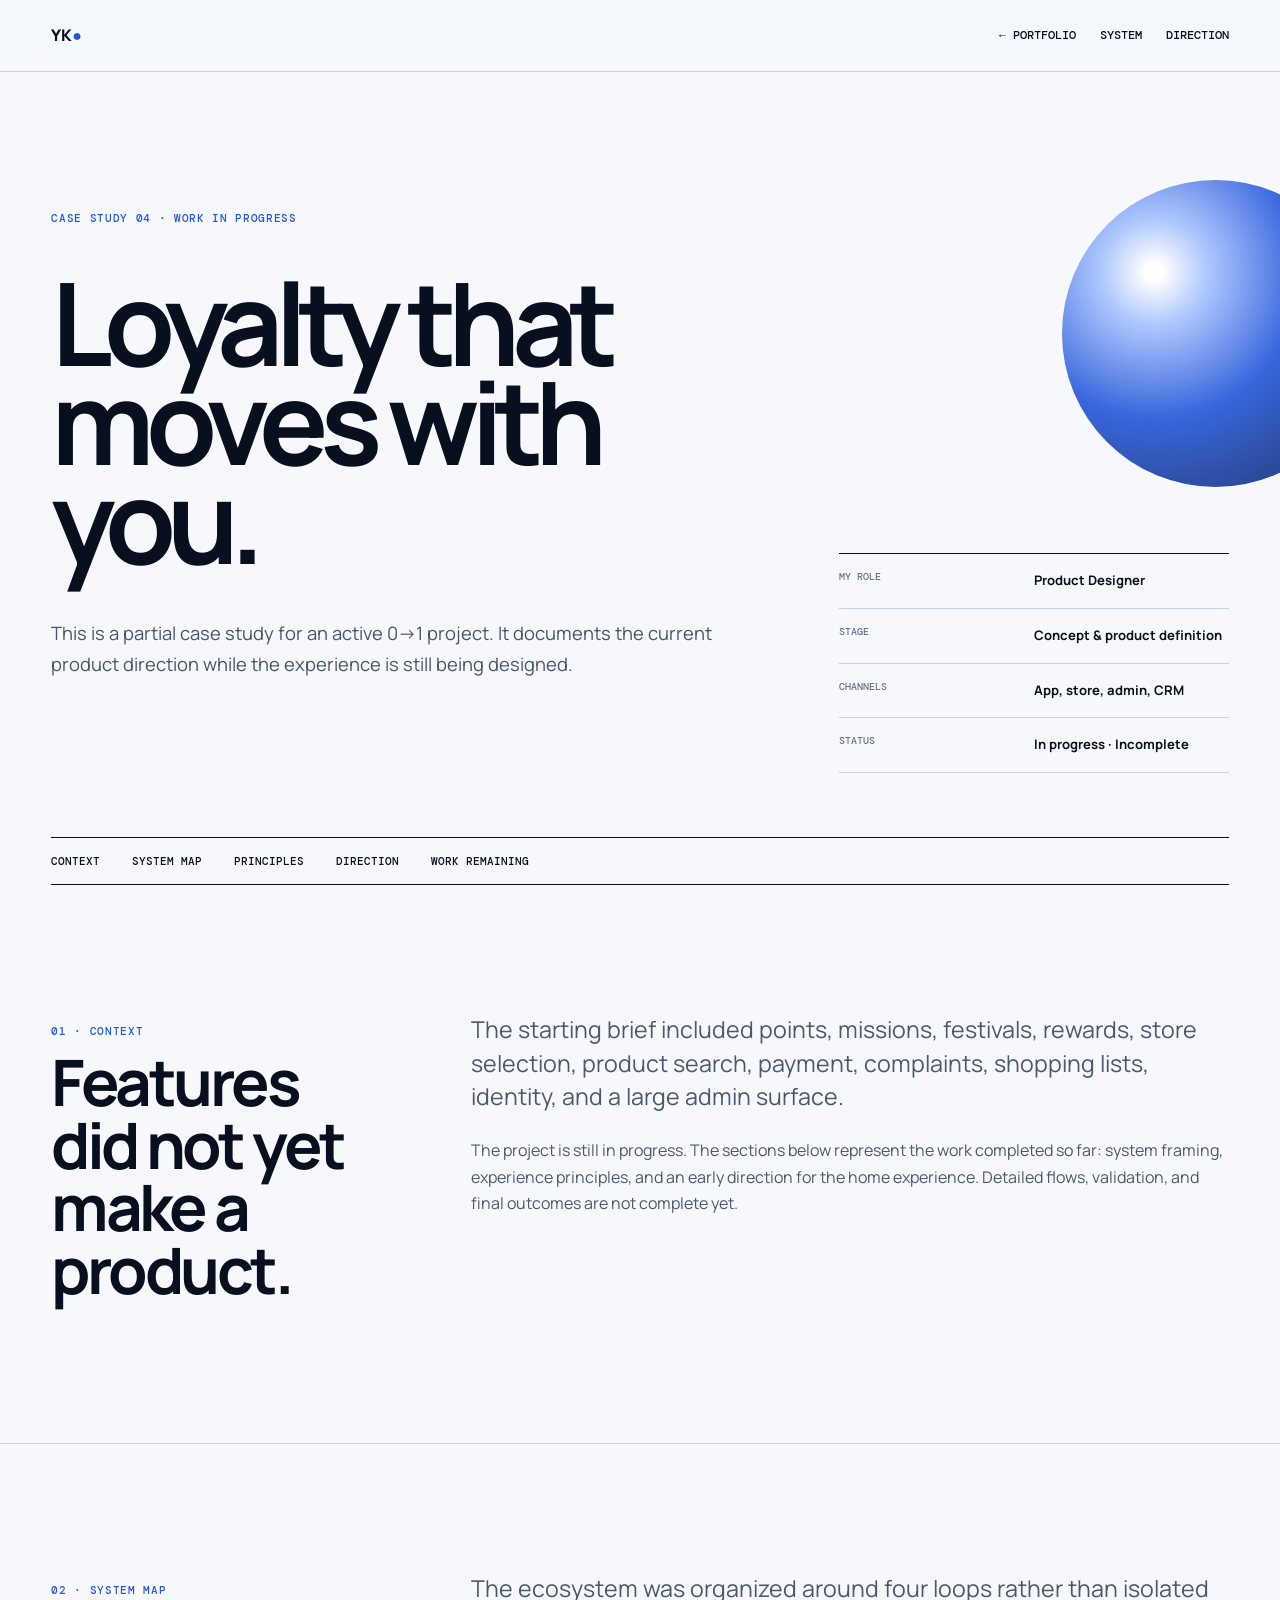
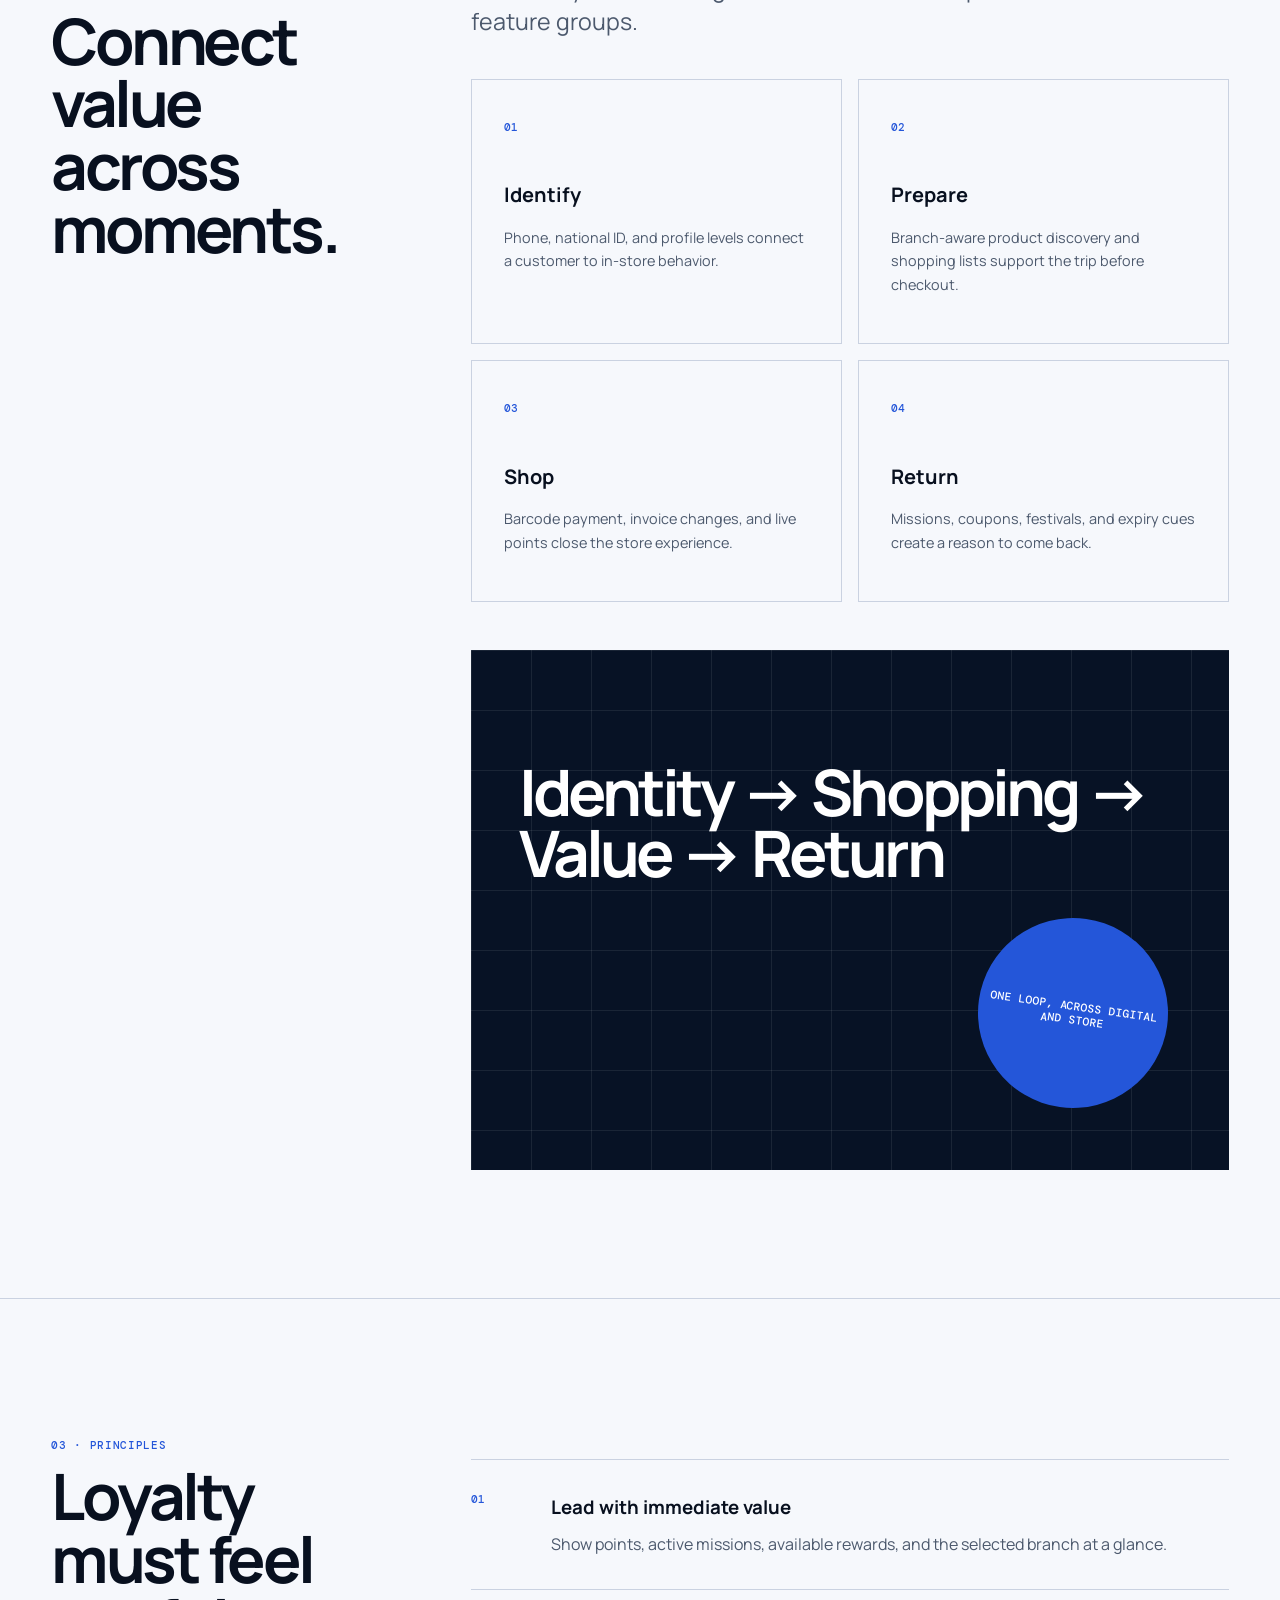
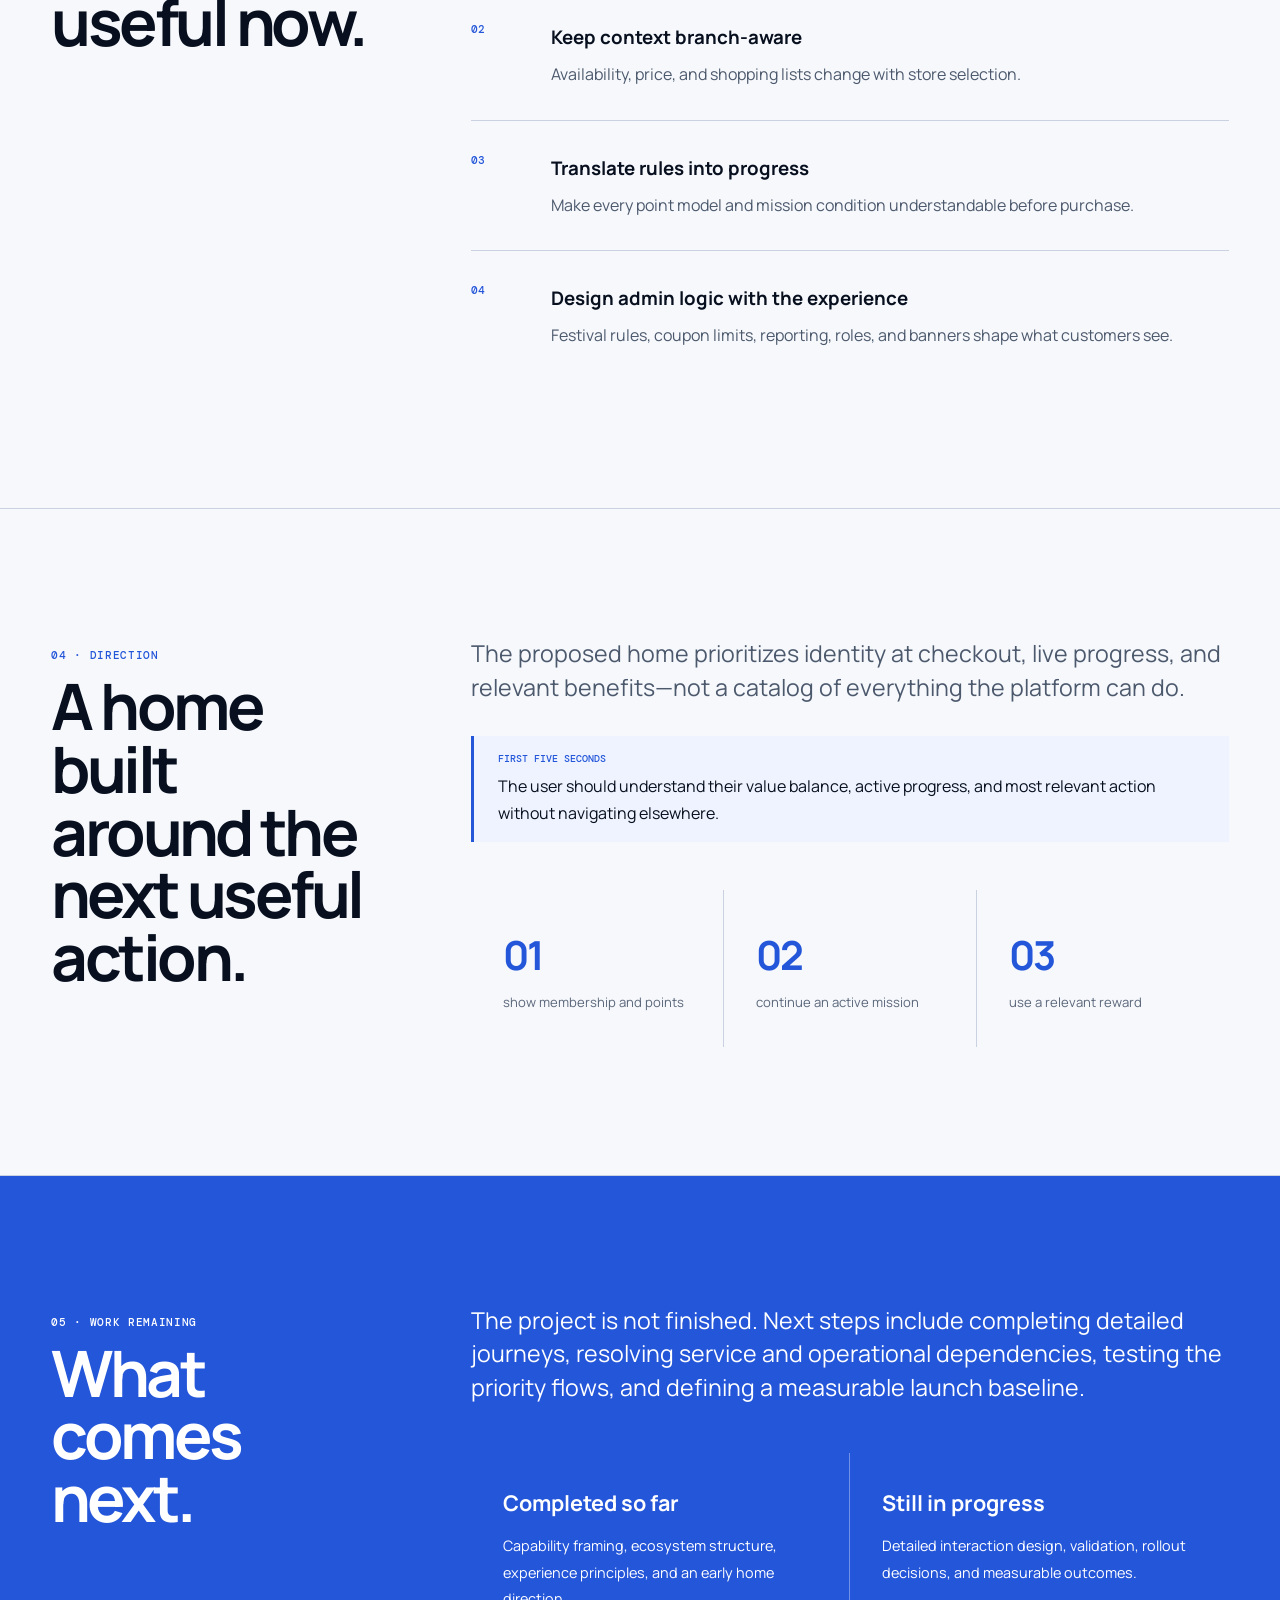
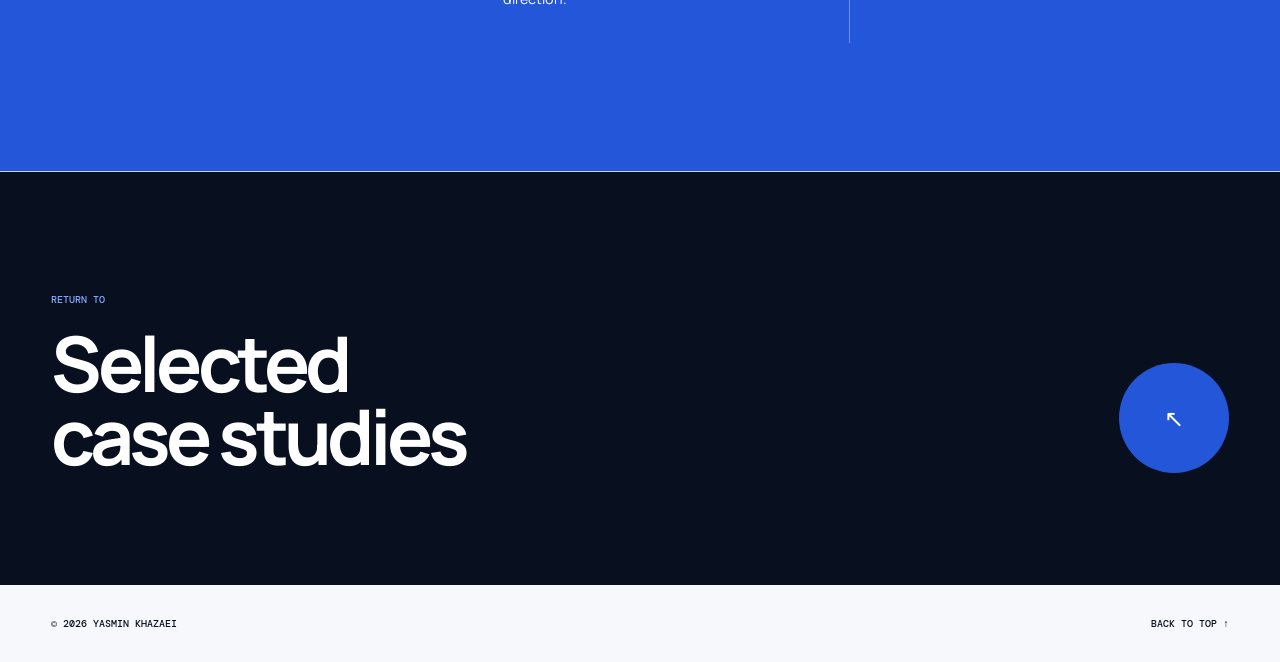
==== case-studies/hyper-family/index.html @ faaef276 "Add Hyper Family case study" ====
<!doctype html><html lang="en"><head><!-- Google tag (gtag.js) --><script async src="https://www.googletagmanager.com/gtag/js?id=G-P5SBZ5N0RN"></script><script>window.dataLayer=window.dataLayer||[];function gtag(){dataLayer.push(arguments)}gtag("js",new Date());gtag("config","G-P5SBZ5N0RN");</script><meta charset="utf-8"><meta name="viewport" content="width=device-width,initial-scale=1"><meta name="description" content="An in-progress 0-to-1 product design case study for the Hyper Family loyalty ecosystem across app, store, admin, and CRM."><meta name="robots" content="index, follow, max-image-preview:large"><link rel="canonical" href="https://yasiikhazaei.com/case-studies/hyper-family/"><meta property="og:type" content="article"><meta property="og:site_name" content="Yasmin Khazaei — Product Designer"><meta property="og:title" content="Hyper Family Loyalty — Yasmin Khazaei"><meta property="og:description" content="An in-progress 0-to-1 product design case study for the Hyper Family loyalty ecosystem across app, store, admin, and CRM."><meta property="og:url" content="https://yasiikhazaei.com/case-studies/hyper-family/"><meta name="twitter:card" content="summary"><title>Hyper Family Loyalty — Yasmin Khazaei</title><link rel="stylesheet" href="../../case.css"><link rel="stylesheet" href="../../case-motion.css"><link rel="preconnect" href="https://fonts.googleapis.com"><link rel="preconnect" href="https://fonts.gstatic.com" crossorigin><link href="https://fonts.googleapis.com/css2?family=DM+Mono:wght@400;500&family=Manrope:wght@400;500;600;700;800&display=swap" rel="stylesheet"><style>:root{--accent:#2456d9;--soft:#eef3ff}</style></head><body>
<link rel="stylesheet" href="../../case-evidence.css"><header class="top"><a href="../../">YK<span style="color:var(--accent)">●</span></a><nav><a href="../../">← Portfolio</a><a href="#system">System</a><a href="#direction">Direction</a></nav></header><main>
<section class="hero"><div><p class="kicker">Case study 04 · Work in progress</p><h1>Loyalty that<br>moves with you.</h1><p class="summary">This is a partial case study for an active 0→1 project. It documents the current product direction while the experience is still being designed.</p></div><div class="hero-side"><div class="meta"><small>My role</small><b>Product Designer</b></div><div class="meta"><small>Stage</small><b>Concept & product definition</b></div><div class="meta"><small>Channels</small><b>App, store, admin, CRM</b></div><div class="meta"><small>Status</small><b>In progress · Incomplete</b></div></div><div class="hero-mark"></div></section>
<nav class="toc"><a href="#context">Context</a><a href="#system">System map</a><a href="#insights">Principles</a><a href="#direction">Direction</a><a href="#outcome">Work remaining</a></nav>
<section class="chapter" id="context"><div><p class="label">01 · Context</p><h2>Features did not yet make a product.</h2></div><div class="chapter-body"><p>The starting brief included points, missions, festivals, rewards, store selection, product search, payment, complaints, shopping lists, identity, and a large admin surface.</p><p>The project is still in progress. The sections below represent the work completed so far: system framing, experience principles, and an early direction for the home experience. Detailed flows, validation, and final outcomes are not complete yet.</p></div></section>
<section class="chapter" id="system"><div><p class="label">02 · System map</p><h2>Connect value across moments.</h2></div><div class="chapter-body"><p>The ecosystem was organized around four loops rather than isolated feature groups.</p><div class="insights"><div class="insight"><b>01</b><h3>Identify</h3><p>Phone, national ID, and profile levels connect a customer to in-store behavior.</p></div><div class="insight"><b>02</b><h3>Prepare</h3><p>Branch-aware product discovery and shopping lists support the trip before checkout.</p></div><div class="insight"><b>03</b><h3>Shop</h3><p>Barcode payment, invoice changes, and live points close the store experience.</p></div><div class="insight"><b>04</b><h3>Return</h3><p>Missions, coupons, festivals, and expiry cues create a reason to come back.</p></div></div><div class="visual"><div class="grid"></div><h3>Identity → Shopping → Value → Return</h3><div class="pill">ONE LOOP, ACROSS DIGITAL AND STORE</div></div></div></section>
<section class="chapter" id="insights"><div><p class="label">03 · Principles</p><h2>Loyalty must feel useful now.</h2></div><div class="chapter-body"><div class="steps"><div class="step"><div><h3>Lead with immediate value</h3><p>Show points, active missions, available rewards, and the selected branch at a glance.</p></div></div><div class="step"><div><h3>Keep context branch-aware</h3><p>Availability, price, and shopping lists change with store selection.</p></div></div><div class="step"><div><h3>Translate rules into progress</h3><p>Make every point model and mission condition understandable before purchase.</p></div></div><div class="step"><div><h3>Design admin logic with the experience</h3><p>Festival rules, coupon limits, reporting, roles, and banners shape what customers see.</p></div></div></div></div></section>
<section class="chapter" id="direction"><div><p class="label">04 · Direction</p><h2>A home built around the next useful action.</h2></div><div class="chapter-body"><p>The proposed home prioritizes identity at checkout, live progress, and relevant benefits—not a catalog of everything the platform can do.</p><div class="note"><strong>First five seconds</strong>The user should understand their value balance, active progress, and most relevant action without navigating elsewhere.</div><div class="stats"><div class="stat"><b>01</b><span>show membership and points</span></div><div class="stat"><b>02</b><span>continue an active mission</span></div><div class="stat"><b>03</b><span>use a relevant reward</span></div></div></div></section>
<section class="chapter outcome" id="outcome"><div><p class="label">05 · Work remaining</p><h2>What comes next.</h2></div><div class="chapter-body"><p>The project is not finished. Next steps include completing detailed journeys, resolving service and operational dependencies, testing the priority flows, and defining a measurable launch baseline.</p><div class="truth-grid"><div><b>Completed so far</b><span>Capability framing, ecosystem structure, experience principles, and an early home direction.</span></div><div><b>Still in progress</b><span>Detailed interaction design, validation, rollout decisions, and measurable outcomes.</span></div></div></div></section>
<section class="next"><div><small>RETURN TO</small><h2>Selected<br>case studies</h2></div><a href="../../#work" aria-label="Return to portfolio">↖</a></section></main><footer><span>© 2026 Yasmin Khazaei</span><a href="#">Back to top ↑</a></footer><script src="../../case-motion.js"></script></body></html>
---- case.css ----
:root{--accent:#2456d9;--ink:#08101f;--paper:#f6f8fc;--line:#cad2e1;--soft:#eef3ff;--mono:"DM Mono",monospace;--sans:"Manrope",sans-serif}*{box-sizing:border-box}html{scroll-behavior:smooth}body{margin:0;background:var(--paper);color:var(--ink);font:16px/1.65 var(--sans)}a{color:inherit;text-decoration:none}.top{height:72px;padding:0 4vw;display:flex;align-items:center;justify-content:space-between;border-bottom:1px solid var(--line);position:sticky;top:0;background:rgba(246,248,252,.9);backdrop-filter:blur(16px);z-index:10}.top>a:first-child{font-weight:800}.top nav{display:flex;gap:1.5rem;font:500 .72rem var(--mono);text-transform:uppercase}.top nav a:hover{color:var(--accent)}.hero{padding:8rem 4vw 4rem;min-height:85vh;display:grid;grid-template-columns:1.3fr .7fr;gap:5vw;position:relative;overflow:hidden}.kicker,.label{font:500 .7rem var(--mono);text-transform:uppercase;letter-spacing:.06em;color:var(--accent)}h1{font-size:clamp(4rem,9vw,10rem);line-height:.86;letter-spacing:-.075em;margin:3rem 0}.hero .summary{font-size:1.15rem;max-width:670px;color:#47556a}.hero-side{align-self:end;border-top:1px solid var(--ink)}.meta{display:grid;grid-template-columns:1fr 1fr;padding:1rem 0;border-bottom:1px solid var(--line)}.meta small{font:500 .62rem var(--mono);color:#687487;text-transform:uppercase}.meta b{font-size:.82rem}.hero-mark{position:absolute;width:24vw;height:24vw;border-radius:50%;right:-7vw;top:12vh;background:radial-gradient(circle at 30% 30%,#fff 0 3%,#a8c4ff 17%,var(--accent) 48%,#071c4f 100%);opacity:.9}.toc{margin:0 4vw;border-top:1px solid var(--ink);border-bottom:1px solid var(--ink);display:flex;gap:2rem;padding:1rem 0;overflow:auto;font:500 .67rem var(--mono);text-transform:uppercase;white-space:nowrap}.toc a:hover{color:var(--accent)}.chapter{padding:8rem 4vw;border-bottom:1px solid var(--line);display:grid;grid-template-columns:28% 1fr;gap:7vw}.chapter h2{font-size:clamp(2.5rem,5vw,5.5rem);line-height:.98;letter-spacing:-.055em;margin:.8rem 0}.chapter-body{max-width:900px}.chapter-body>p:first-child{font-size:1.45rem;line-height:1.45;margin-top:0}.chapter-body p{color:#4c596d}.stats{display:grid;grid-template-columns:repeat(3,1fr);gap:1px;background:var(--line);margin-top:3rem}.stat{background:var(--paper);padding:2rem}.stat b{display:block;font-size:2.5rem;letter-spacing:-.05em;color:var(--accent)}.stat span{font-size:.82rem;color:#5b677a}.note{border-left:3px solid var(--accent);padding:1rem 1.5rem;background:var(--soft);margin:2rem 0}.note strong{display:block;font:500 .65rem var(--mono);text-transform:uppercase;color:var(--accent);margin-bottom:.5rem}.insights{display:grid;grid-template-columns:1fr 1fr;gap:1rem;margin-top:2.5rem}.insight{border:1px solid var(--line);padding:2rem;min-height:210px}.insight b{font:500 .67rem var(--mono);color:var(--accent)}.insight h3{font-size:1.25rem;margin:2.5rem 0 .6rem}.insight p{font-size:.9rem}.visual{min-height:520px;background:#071225;color:#fff;margin-top:3rem;padding:3rem;position:relative;overflow:hidden}.visual h3{font-size:clamp(2rem,5vw,5rem);letter-spacing:-.06em;line-height:.95;position:relative;z-index:2;max-width:650px}.visual .grid{position:absolute;inset:0;background-image:linear-gradient(rgba(255,255,255,.08) 1px,transparent 1px),linear-gradient(90deg,rgba(255,255,255,.08) 1px,transparent 1px);background-size:60px 60px}.visual .pill{position:absolute;right:8%;bottom:12%;background:var(--accent);width:190px;height:190px;border-radius:50%;display:grid;place-items:center;text-align:center;font:500 .7rem var(--mono);transform:rotate(8deg)}.steps{counter-reset:step;margin-top:2rem}.step{counter-increment:step;display:grid;grid-template-columns:80px 1fr;padding:2rem 0;border-top:1px solid var(--line)}.step:before{content:"0" counter(step);font:500 .7rem var(--mono);color:var(--accent)}.step h3{margin:0 0 .5rem}.step p{margin:0}.outcome{background:var(--accent);color:white}.outcome .label,.outcome p{color:white}.outcome-grid{display:grid;grid-template-columns:1fr 1fr;gap:1px;background:rgba(255,255,255,.35);margin-top:3rem}.outcome-grid div{background:var(--accent);padding:2rem}.outcome-grid b{display:block;font-size:3.5rem;line-height:1;margin-bottom:1rem}.placeholder{font:500 .62rem var(--mono);display:inline-block;border:1px solid currentColor;border-radius:30px;padding:.35rem .7rem;margin-bottom:1rem}.next{padding:7rem 4vw;background:var(--ink);color:white;display:flex;justify-content:space-between;align-items:end}.next small{font:500 .65rem var(--mono);color:#87a7ff}.next h2{font-size:clamp(2.6rem,6vw,6rem);line-height:.95;letter-spacing:-.06em;margin:1rem 0 0}.next>a{width:110px;height:110px;border-radius:50%;background:var(--accent);display:grid;place-items:center;font-size:1.5rem;transition:.3s}.next>a:hover{transform:rotate(-10deg) scale(1.06)}footer{padding:2rem 4vw;display:flex;justify-content:space-between;font:500 .64rem var(--mono);text-transform:uppercase}@media(max-width:800px){.hero{grid-template-columns:1fr;padding-top:6rem}.hero-side{align-self:auto}.hero-mark{width:55vw;height:55vw;right:-25vw;opacity:.3}.chapter{grid-template-columns:1fr;padding-top:5rem}.stats{grid-template-columns:1fr}.insights{grid-template-columns:1fr}.outcome-grid{grid-template-columns:1fr}.next{align-items:center}.top nav a:not(:first-child){display:none}}@media(max-width:520px){h1{font-size:17vw}.hero{min-height:auto}.chapter-body>p:first-child{font-size:1.2rem}.visual{min-height:400px;padding:2rem}.visual .pill{width:130px;height:130px}.next>a{width:80px;height:80px}}
---- case-motion.css ----
.motion-ready .hero .kicker,.motion-ready .hero h1,.motion-ready .hero .summary,.motion-ready .hero-side{opacity:0;transform:translateY(30px)}
.motion-ready.loaded .hero .kicker{animation:case-rise .6s .05s forwards}.motion-ready.loaded .hero h1{animation:case-rise .9s .14s cubic-bezier(.16,.8,.2,1) forwards}.motion-ready.loaded .hero .summary{animation:case-rise .7s .34s forwards}.motion-ready.loaded .hero-side{animation:case-rise .7s .48s forwards}.motion-ready .hero-mark{opacity:0;transform:scale(.72)}.motion-ready.loaded .hero-mark{animation:mark-in 1.1s .25s cubic-bezier(.16,.8,.2,1) forwards}
.motion-reveal{opacity:0;transform:translateY(42px);transition:opacity .75s ease,transform .75s cubic-bezier(.16,.8,.2,1)}.motion-reveal.in-view{opacity:1;transform:none}.insight,.stat,.step{transition:transform .35s,box-shadow .35s,background .35s}.insight:hover,.stat:hover{transform:translateY(-6px);box-shadow:0 18px 45px rgba(8,16,31,.09);background:#fff}.visual .grid{animation:grid-drift 14s linear infinite}.visual .pill{animation:pill-float 5s ease-in-out infinite}
@keyframes case-rise{to{opacity:1;transform:none}}@keyframes mark-in{to{opacity:.9;transform:scale(1)}}@keyframes grid-drift{to{background-position:60px 60px}}@keyframes pill-float{0%,100%{translate:0 0;rotate:0deg}50%{translate:0 -14px;rotate:3deg}}
@media(prefers-reduced-motion:reduce){html{scroll-behavior:auto}*,*:before,*:after{animation:none!important;transition:none!important}.motion-ready .hero .kicker,.motion-ready .hero h1,.motion-ready .hero .summary,.motion-ready .hero-side,.motion-ready .hero-mark,.motion-reveal{opacity:1!important;transform:none!important}}
---- case-evidence.css ----
.product-proof{margin-top:3rem;border:1px solid var(--line);background:#fff;padding:1rem}.product-proof img{display:block;width:100%;height:auto}.product-proof figcaption{display:flex;justify-content:space-between;gap:1rem;padding:.85rem .25rem 0;font:500 .62rem var(--mono);text-transform:uppercase;color:#687487}.decision-note{margin-top:2rem;border-top:1px solid var(--line);padding-top:1.5rem}.decision-note strong{display:block;color:var(--accent);font:500 .65rem var(--mono);text-transform:uppercase;margin-bottom:.5rem}.truth-grid{display:grid;grid-template-columns:1fr 1fr;gap:1px;background:rgba(255,255,255,.35);margin-top:3rem}.truth-grid>div{background:var(--accent);padding:2rem}.truth-grid b{display:block;font-size:1.35rem;margin-bottom:.75rem}.truth-grid span{font-size:.9rem}@media(max-width:700px){.product-proof{padding:.5rem}.product-proof figcaption{display:block}.product-proof figcaption span{display:block;margin-top:.4rem}.truth-grid{grid-template-columns:1fr}}
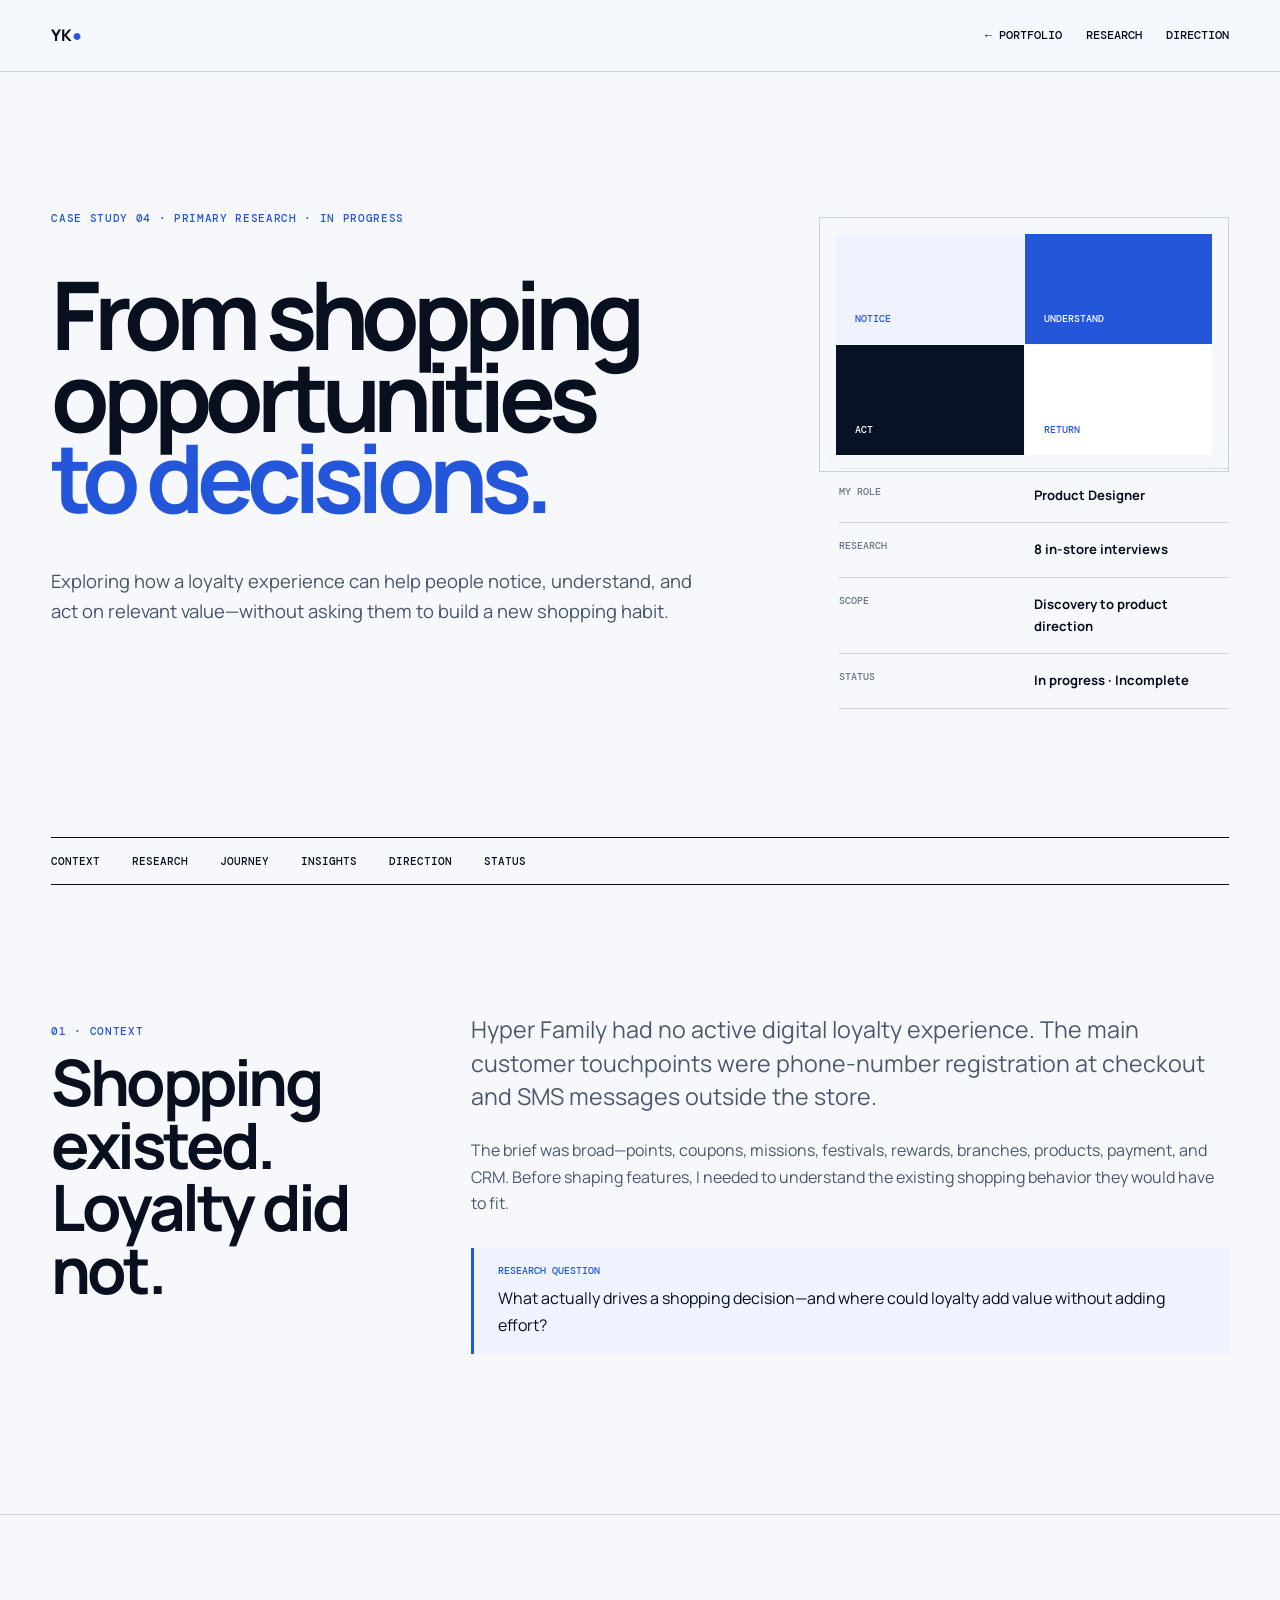
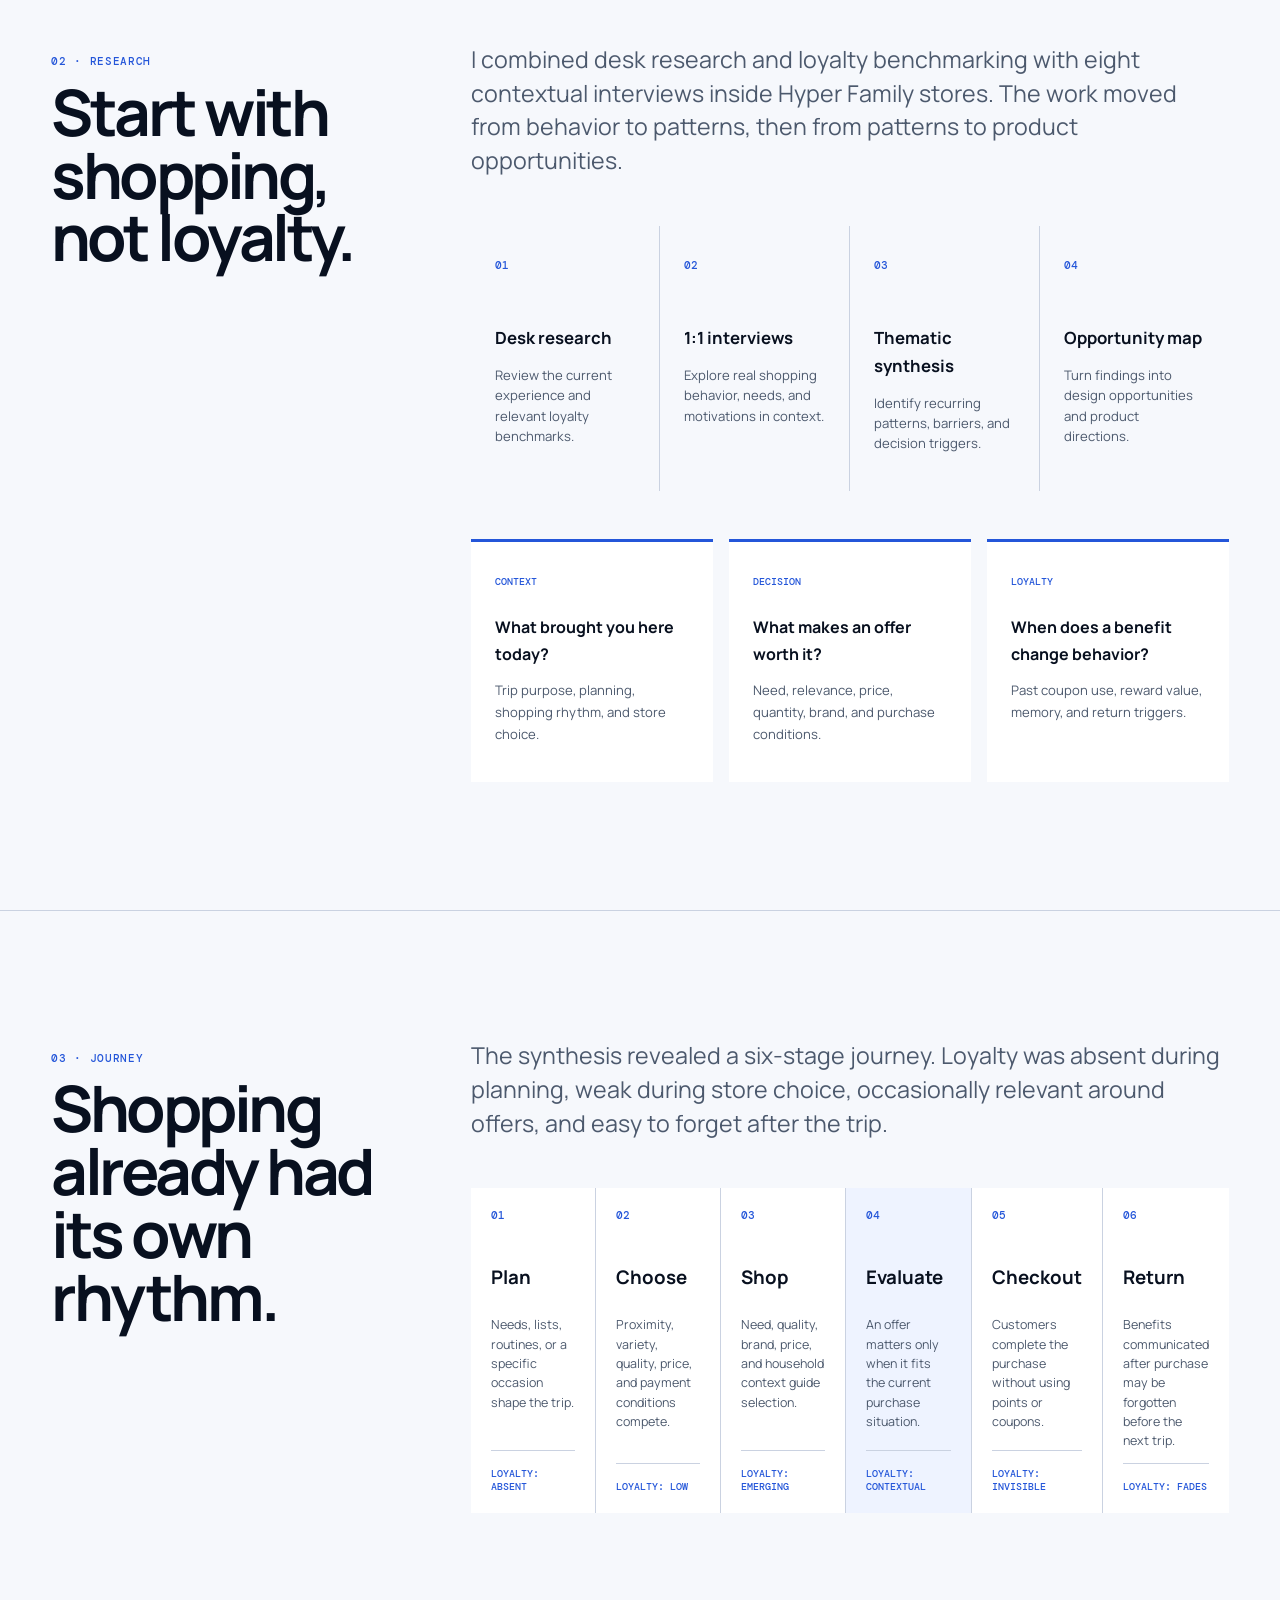
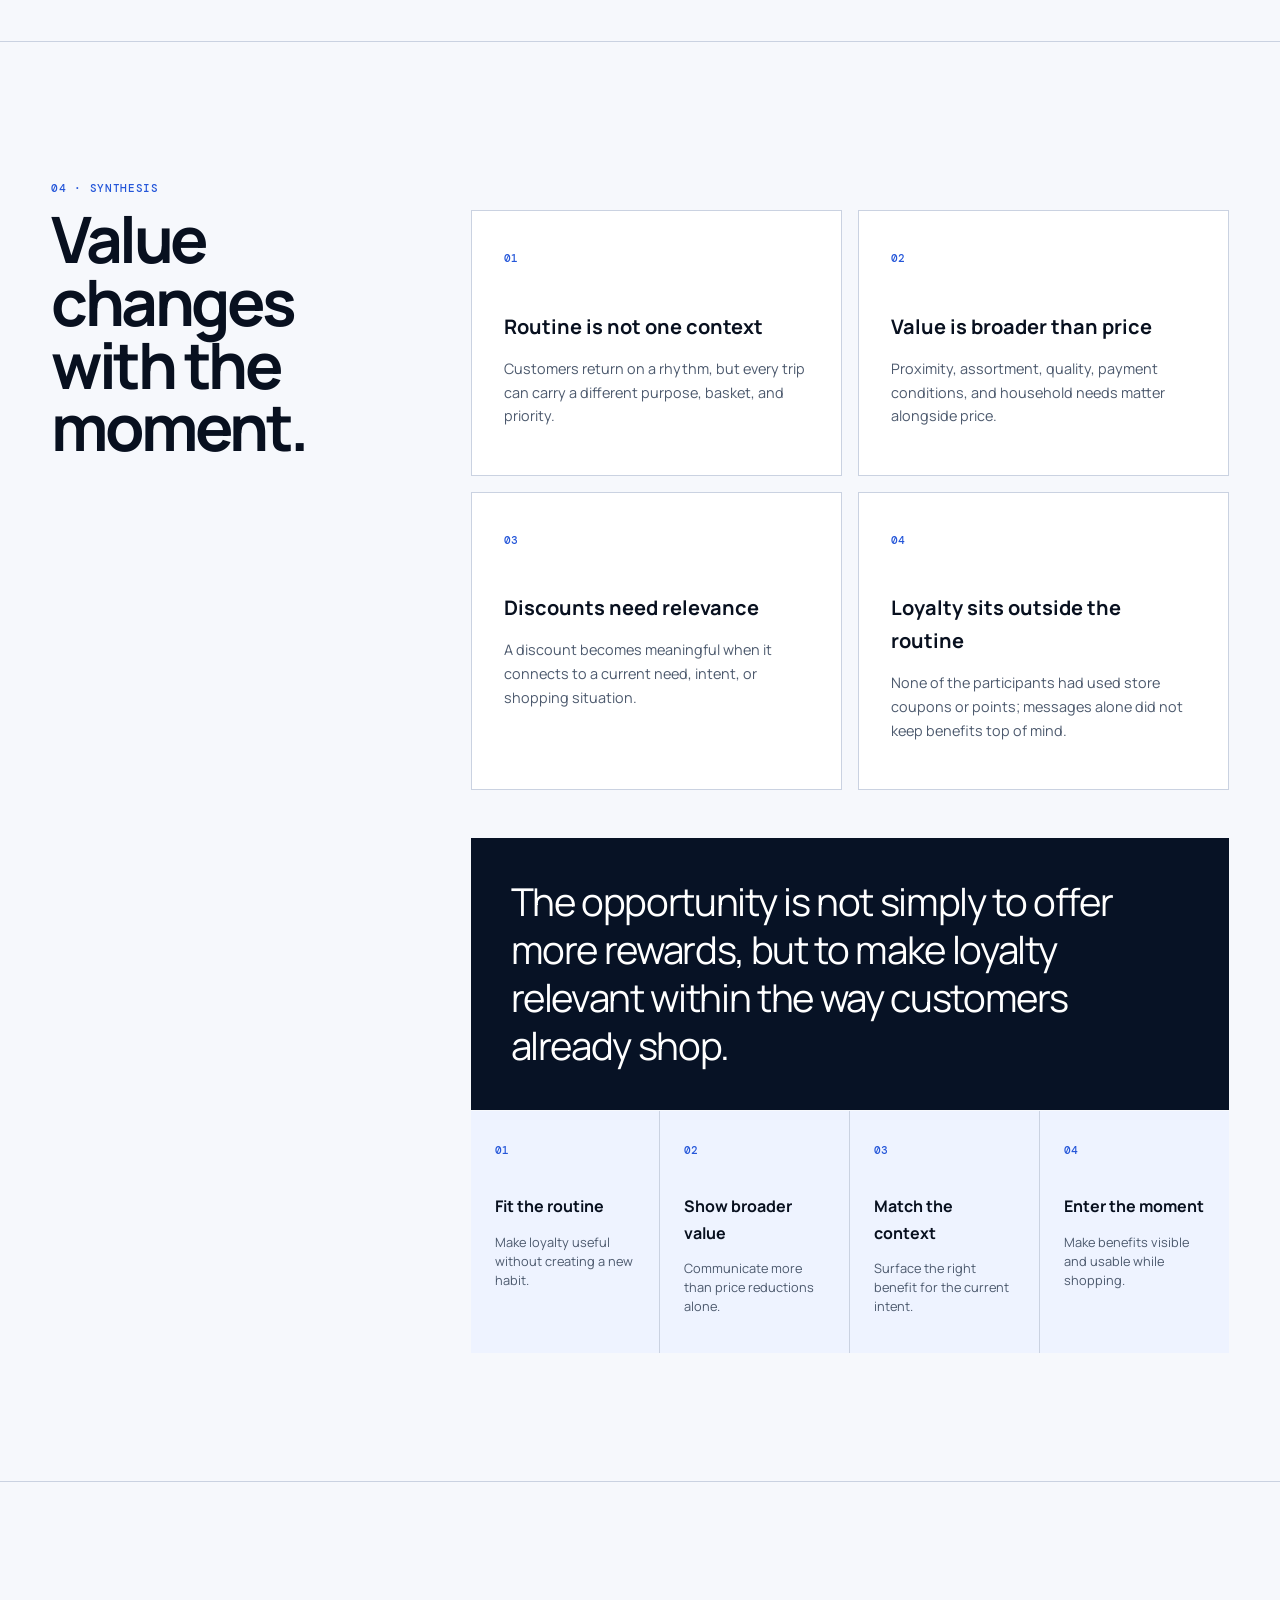
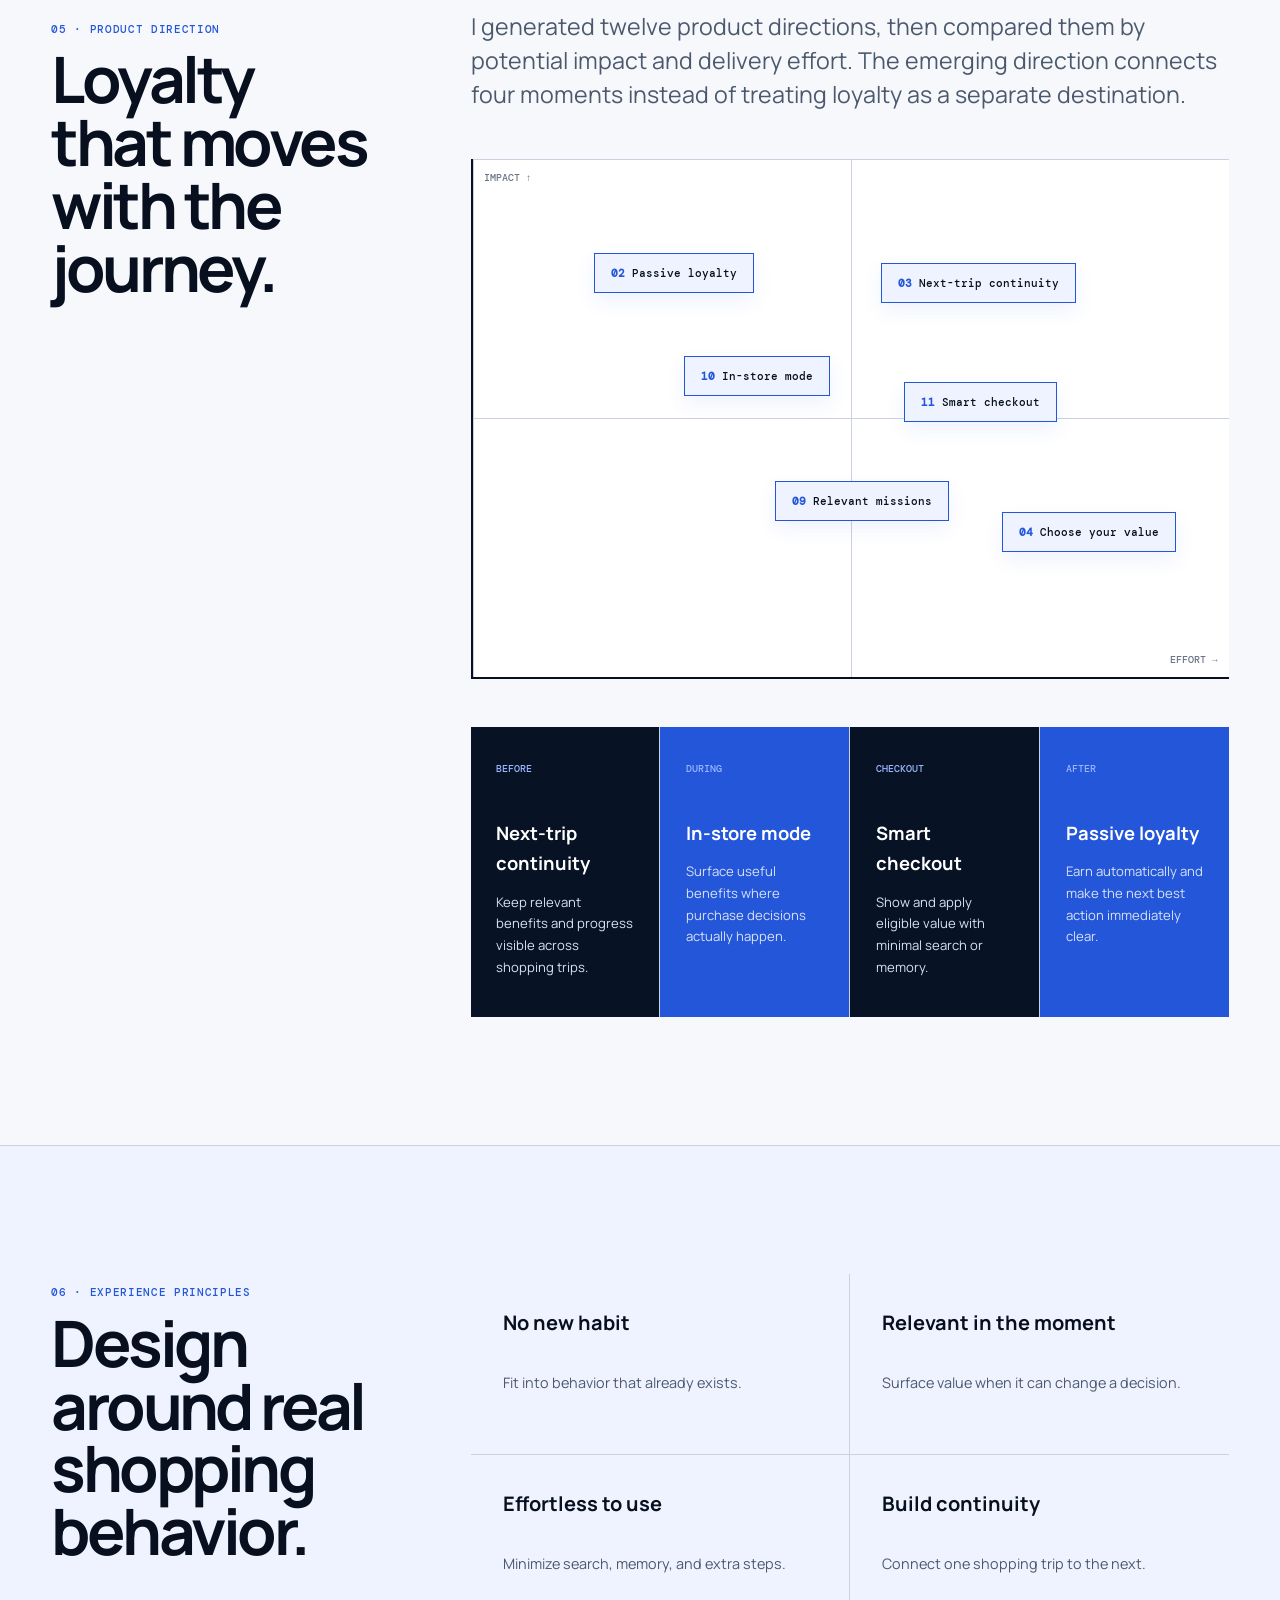
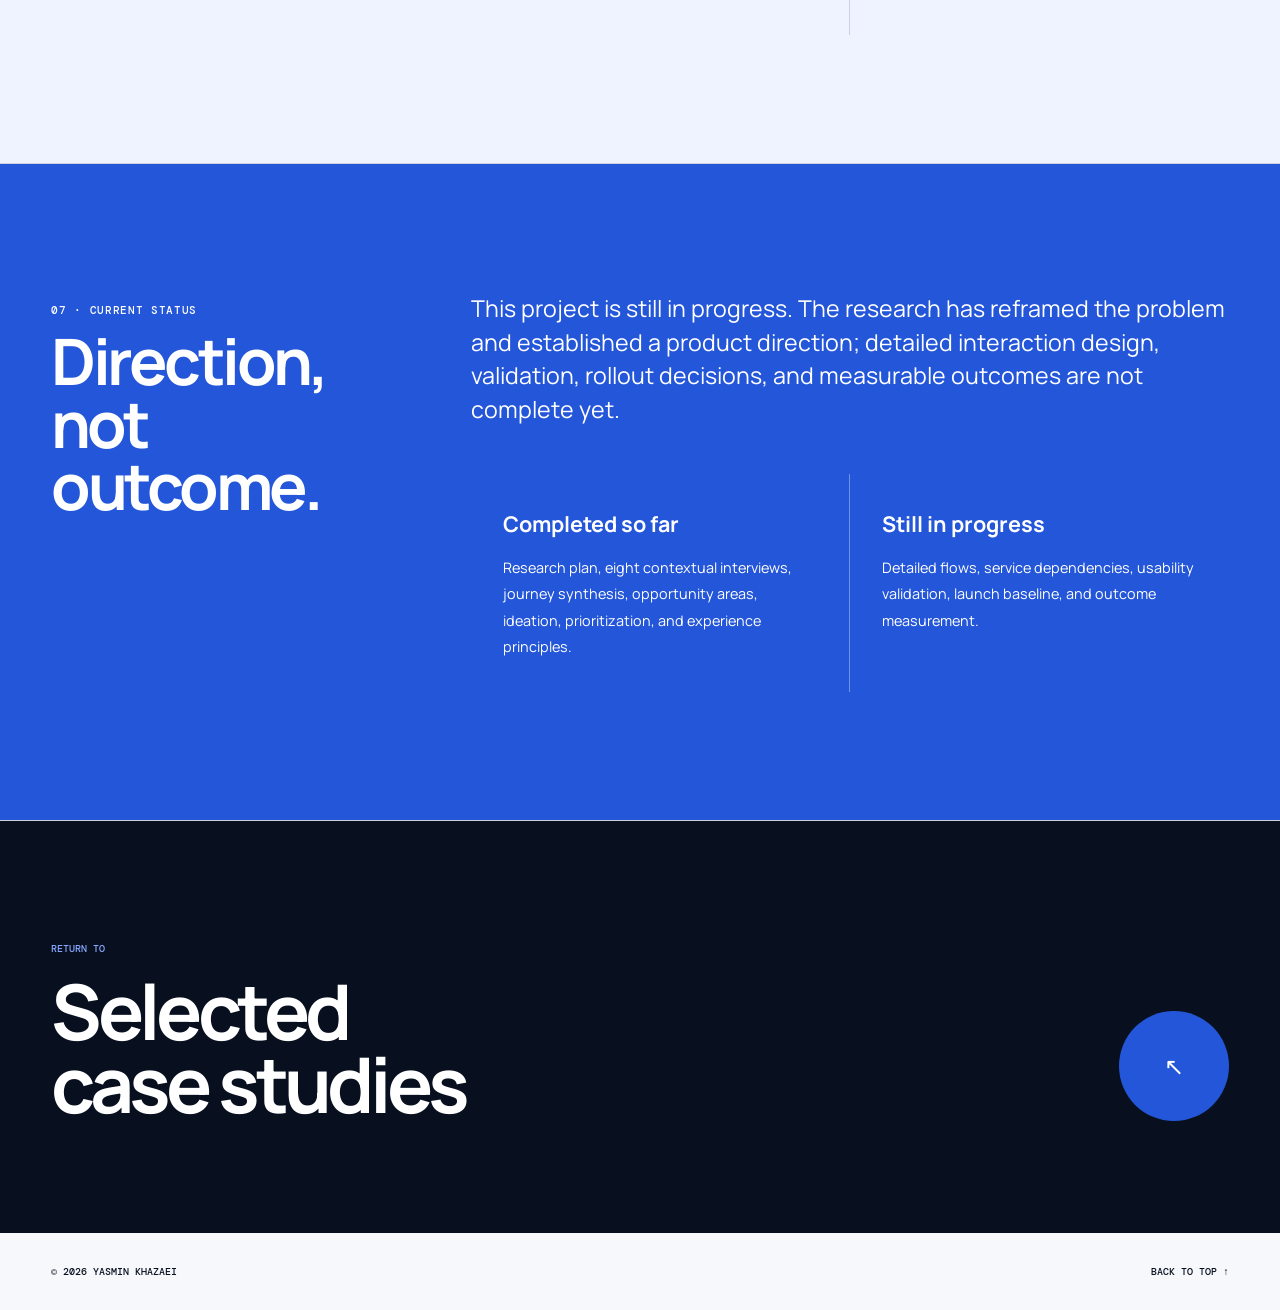
==== commit 962d02b5: "Expand Hyper Family research case study" ====
--- a/case-studies/hyper-family/index.html
+++ b/case-studies/hyper-family/index.html
@@ -1,10 +1,167 @@
-<!doctype html><html lang="en"><head><!-- Google tag (gtag.js) --><script async src="https://www.googletagmanager.com/gtag/js?id=G-P5SBZ5N0RN"></script><script>window.dataLayer=window.dataLayer||[];function gtag(){dataLayer.push(arguments)}gtag("js",new Date());gtag("config","G-P5SBZ5N0RN");</script><meta charset="utf-8"><meta name="viewport" content="width=device-width,initial-scale=1"><meta name="description" content="An in-progress 0-to-1 product design case study for the Hyper Family loyalty ecosystem across app, store, admin, and CRM."><meta name="robots" content="index, follow, max-image-preview:large"><link rel="canonical" href="https://yasiikhazaei.com/case-studies/hyper-family/"><meta property="og:type" content="article"><meta property="og:site_name" content="Yasmin Khazaei — Product Designer"><meta property="og:title" content="Hyper Family Loyalty — Yasmin Khazaei"><meta property="og:description" content="An in-progress 0-to-1 product design case study for the Hyper Family loyalty ecosystem across app, store, admin, and CRM."><meta property="og:url" content="https://yasiikhazaei.com/case-studies/hyper-family/"><meta name="twitter:card" content="summary"><title>Hyper Family Loyalty — Yasmin Khazaei</title><link rel="stylesheet" href="../../case.css"><link rel="stylesheet" href="../../case-motion.css"><link rel="preconnect" href="https://fonts.googleapis.com"><link rel="preconnect" href="https://fonts.gstatic.com" crossorigin><link href="https://fonts.googleapis.com/css2?family=DM+Mono:wght@400;500&family=Manrope:wght@400;500;600;700;800&display=swap" rel="stylesheet"><style>:root{--accent:#2456d9;--soft:#eef3ff}</style></head><body>
-<link rel="stylesheet" href="../../case-evidence.css"><header class="top"><a href="../../">YK<span style="color:var(--accent)">●</span></a><nav><a href="../../">← Portfolio</a><a href="#system">System</a><a href="#direction">Direction</a></nav></header><main>
-<section class="hero"><div><p class="kicker">Case study 04 · Work in progress</p><h1>Loyalty that<br>moves with you.</h1><p class="summary">This is a partial case study for an active 0→1 project. It documents the current product direction while the experience is still being designed.</p></div><div class="hero-side"><div class="meta"><small>My role</small><b>Product Designer</b></div><div class="meta"><small>Stage</small><b>Concept & product definition</b></div><div class="meta"><small>Channels</small><b>App, store, admin, CRM</b></div><div class="meta"><small>Status</small><b>In progress · Incomplete</b></div></div><div class="hero-mark"></div></section>
-<nav class="toc"><a href="#context">Context</a><a href="#system">System map</a><a href="#insights">Principles</a><a href="#direction">Direction</a><a href="#outcome">Work remaining</a></nav>
-<section class="chapter" id="context"><div><p class="label">01 · Context</p><h2>Features did not yet make a product.</h2></div><div class="chapter-body"><p>The starting brief included points, missions, festivals, rewards, store selection, product search, payment, complaints, shopping lists, identity, and a large admin surface.</p><p>The project is still in progress. The sections below represent the work completed so far: system framing, experience principles, and an early direction for the home experience. Detailed flows, validation, and final outcomes are not complete yet.</p></div></section>
-<section class="chapter" id="system"><div><p class="label">02 · System map</p><h2>Connect value across moments.</h2></div><div class="chapter-body"><p>The ecosystem was organized around four loops rather than isolated feature groups.</p><div class="insights"><div class="insight"><b>01</b><h3>Identify</h3><p>Phone, national ID, and profile levels connect a customer to in-store behavior.</p></div><div class="insight"><b>02</b><h3>Prepare</h3><p>Branch-aware product discovery and shopping lists support the trip before checkout.</p></div><div class="insight"><b>03</b><h3>Shop</h3><p>Barcode payment, invoice changes, and live points close the store experience.</p></div><div class="insight"><b>04</b><h3>Return</h3><p>Missions, coupons, festivals, and expiry cues create a reason to come back.</p></div></div><div class="visual"><div class="grid"></div><h3>Identity → Shopping → Value → Return</h3><div class="pill">ONE LOOP, ACROSS DIGITAL AND STORE</div></div></div></section>
-<section class="chapter" id="insights"><div><p class="label">03 · Principles</p><h2>Loyalty must feel useful now.</h2></div><div class="chapter-body"><div class="steps"><div class="step"><div><h3>Lead with immediate value</h3><p>Show points, active missions, available rewards, and the selected branch at a glance.</p></div></div><div class="step"><div><h3>Keep context branch-aware</h3><p>Availability, price, and shopping lists change with store selection.</p></div></div><div class="step"><div><h3>Translate rules into progress</h3><p>Make every point model and mission condition understandable before purchase.</p></div></div><div class="step"><div><h3>Design admin logic with the experience</h3><p>Festival rules, coupon limits, reporting, roles, and banners shape what customers see.</p></div></div></div></div></section>
-<section class="chapter" id="direction"><div><p class="label">04 · Direction</p><h2>A home built around the next useful action.</h2></div><div class="chapter-body"><p>The proposed home prioritizes identity at checkout, live progress, and relevant benefits—not a catalog of everything the platform can do.</p><div class="note"><strong>First five seconds</strong>The user should understand their value balance, active progress, and most relevant action without navigating elsewhere.</div><div class="stats"><div class="stat"><b>01</b><span>show membership and points</span></div><div class="stat"><b>02</b><span>continue an active mission</span></div><div class="stat"><b>03</b><span>use a relevant reward</span></div></div></div></section>
-<section class="chapter outcome" id="outcome"><div><p class="label">05 · Work remaining</p><h2>What comes next.</h2></div><div class="chapter-body"><p>The project is not finished. Next steps include completing detailed journeys, resolving service and operational dependencies, testing the priority flows, and defining a measurable launch baseline.</p><div class="truth-grid"><div><b>Completed so far</b><span>Capability framing, ecosystem structure, experience principles, and an early home direction.</span></div><div><b>Still in progress</b><span>Detailed interaction design, validation, rollout decisions, and measurable outcomes.</span></div></div></div></section>
-<section class="next"><div><small>RETURN TO</small><h2>Selected<br>case studies</h2></div><a href="../../#work" aria-label="Return to portfolio">↖</a></section></main><footer><span>© 2026 Yasmin Khazaei</span><a href="#">Back to top ↑</a></footer><script src="../../case-motion.js"></script></body></html>
+<!doctype html>
+<html lang="en">
+<head>
+  <!-- Google tag (gtag.js) -->
+  <script async src="https://www.googletagmanager.com/gtag/js?id=G-P5SBZ5N0RN"></script>
+  <script>window.dataLayer=window.dataLayer||[];function gtag(){dataLayer.push(arguments)}gtag("js",new Date());gtag("config","G-P5SBZ5N0RN");</script>
+  <meta charset="utf-8">
+  <meta name="viewport" content="width=device-width,initial-scale=1">
+  <meta name="description" content="An in-progress primary research case study exploring how Hyper Family loyalty can fit the way people already shop.">
+  <meta name="robots" content="index, follow, max-image-preview:large">
+  <link rel="canonical" href="https://yasiikhazaei.com/case-studies/hyper-family/">
+  <meta property="og:type" content="article">
+  <meta property="og:site_name" content="Yasmin Khazaei — Product Designer">
+  <meta property="og:title" content="Hyper Family Loyalty Research — Yasmin Khazaei">
+  <meta property="og:description" content="From shopping opportunities to purchase decisions: research for an in-progress loyalty experience.">
+  <meta property="og:url" content="https://yasiikhazaei.com/case-studies/hyper-family/">
+  <meta name="twitter:card" content="summary">
+  <title>Hyper Family Loyalty Research — Yasmin Khazaei</title>
+  <link rel="stylesheet" href="../../case.css">
+  <link rel="stylesheet" href="../../case-motion.css">
+  <link rel="stylesheet" href="../../case-evidence.css">
+  <link rel="stylesheet" href="../../case-hyper.css">
+  <link rel="preconnect" href="https://fonts.googleapis.com">
+  <link rel="preconnect" href="https://fonts.gstatic.com" crossorigin>
+  <link href="https://fonts.googleapis.com/css2?family=DM+Mono:wght@400;500&family=Manrope:wght@400;500;600;700;800&display=swap" rel="stylesheet">
+  <style>:root{--accent:#2456d9;--soft:#eef3ff}</style>
+</head>
+<body>
+  <header class="top">
+    <a href="../../">YK<span style="color:var(--accent)">●</span></a>
+    <nav><a href="../../">← Portfolio</a><a href="#research">Research</a><a href="#direction">Direction</a></nav>
+  </header>
+
+  <main>
+    <section class="hero hyper-hero">
+      <div>
+        <p class="kicker">Case study 04 · Primary research · In progress</p>
+        <h1>From shopping<br>opportunities<br><em>to decisions.</em></h1>
+        <p class="summary">Exploring how a loyalty experience can help people notice, understand, and act on relevant value—without asking them to build a new shopping habit.</p>
+      </div>
+      <div class="hero-side">
+        <div class="meta"><small>My role</small><b>Product Designer</b></div>
+        <div class="meta"><small>Research</small><b>8 in-store interviews</b></div>
+        <div class="meta"><small>Scope</small><b>Discovery to product direction</b></div>
+        <div class="meta"><small>Status</small><b>In progress · Incomplete</b></div>
+      </div>
+      <div class="hyper-signal" aria-hidden="true">
+        <span>NOTICE</span><span>UNDERSTAND</span><span>ACT</span><span>RETURN</span>
+      </div>
+    </section>
+
+    <nav class="toc">
+      <a href="#context">Context</a><a href="#research">Research</a><a href="#journey">Journey</a><a href="#insights">Insights</a><a href="#direction">Direction</a><a href="#status">Status</a>
+    </nav>
+
+    <section class="chapter" id="context">
+      <div><p class="label">01 · Context</p><h2>Shopping existed. Loyalty did not.</h2></div>
+      <div class="chapter-body">
+        <p>Hyper Family had no active digital loyalty experience. The main customer touchpoints were phone-number registration at checkout and SMS messages outside the store.</p>
+        <p>The brief was broad—points, coupons, missions, festivals, rewards, branches, products, payment, and CRM. Before shaping features, I needed to understand the existing shopping behavior they would have to fit.</p>
+        <div class="note"><strong>Research question</strong>What actually drives a shopping decision—and where could loyalty add value without adding effort?</div>
+      </div>
+    </section>
+
+    <section class="chapter" id="research">
+      <div><p class="label">02 · Research</p><h2>Start with shopping, not loyalty.</h2></div>
+      <div class="chapter-body">
+        <p>I combined desk research and loyalty benchmarking with eight contextual interviews inside Hyper Family stores. The work moved from behavior to patterns, then from patterns to product opportunities.</p>
+        <div class="research-rail" aria-label="Four-stage research plan">
+          <div><b>01</b><h3>Desk research</h3><p>Review the current experience and relevant loyalty benchmarks.</p></div>
+          <div><b>02</b><h3>1:1 interviews</h3><p>Explore real shopping behavior, needs, and motivations in context.</p></div>
+          <div><b>03</b><h3>Thematic synthesis</h3><p>Identify recurring patterns, barriers, and decision triggers.</p></div>
+          <div><b>04</b><h3>Opportunity map</h3><p>Turn findings into design opportunities and product directions.</p></div>
+        </div>
+        <div class="question-clusters">
+          <article><small>CONTEXT</small><h3>What brought you here today?</h3><p>Trip purpose, planning, shopping rhythm, and store choice.</p></article>
+          <article><small>DECISION</small><h3>What makes an offer worth it?</h3><p>Need, relevance, price, quantity, brand, and purchase conditions.</p></article>
+          <article><small>LOYALTY</small><h3>When does a benefit change behavior?</h3><p>Past coupon use, reward value, memory, and return triggers.</p></article>
+        </div>
+      </div>
+    </section>
+
+    <section class="chapter" id="journey">
+      <div><p class="label">03 · Journey</p><h2>Shopping already had its own rhythm.</h2></div>
+      <div class="chapter-body">
+        <p>The synthesis revealed a six-stage journey. Loyalty was absent during planning, weak during store choice, occasionally relevant around offers, and easy to forget after the trip.</p>
+        <div class="journey-track">
+          <article><b>01</b><h3>Plan</h3><p>Needs, lists, routines, or a specific occasion shape the trip.</p><small>LOYALTY: ABSENT</small></article>
+          <article><b>02</b><h3>Choose</h3><p>Proximity, variety, quality, price, and payment conditions compete.</p><small>LOYALTY: LOW</small></article>
+          <article><b>03</b><h3>Shop</h3><p>Need, quality, brand, price, and household context guide selection.</p><small>LOYALTY: EMERGING</small></article>
+          <article><b>04</b><h3>Evaluate</h3><p>An offer matters only when it fits the current purchase situation.</p><small>LOYALTY: CONTEXTUAL</small></article>
+          <article><b>05</b><h3>Checkout</h3><p>Customers complete the purchase without using points or coupons.</p><small>LOYALTY: INVISIBLE</small></article>
+          <article><b>06</b><h3>Return</h3><p>Benefits communicated after purchase may be forgotten before the next trip.</p><small>LOYALTY: FADES</small></article>
+        </div>
+      </div>
+    </section>
+
+    <section class="chapter" id="insights">
+      <div><p class="label">04 · Synthesis</p><h2>Value changes with the moment.</h2></div>
+      <div class="chapter-body">
+        <div class="insights hyper-insights">
+          <div class="insight"><b>01</b><h3>Routine is not one context</h3><p>Customers return on a rhythm, but every trip can carry a different purpose, basket, and priority.</p></div>
+          <div class="insight"><b>02</b><h3>Value is broader than price</h3><p>Proximity, assortment, quality, payment conditions, and household needs matter alongside price.</p></div>
+          <div class="insight"><b>03</b><h3>Discounts need relevance</h3><p>A discount becomes meaningful when it connects to a current need, intent, or shopping situation.</p></div>
+          <div class="insight"><b>04</b><h3>Loyalty sits outside the routine</h3><p>None of the participants had used store coupons or points; messages alone did not keep benefits top of mind.</p></div>
+        </div>
+        <blockquote class="key-takeaway">The opportunity is not simply to offer more rewards, but to make loyalty relevant within the way customers already shop.</blockquote>
+        <div class="opportunity-grid">
+          <article><b>01</b><h3>Fit the routine</h3><p>Make loyalty useful without creating a new habit.</p></article>
+          <article><b>02</b><h3>Show broader value</h3><p>Communicate more than price reductions alone.</p></article>
+          <article><b>03</b><h3>Match the context</h3><p>Surface the right benefit for the current intent.</p></article>
+          <article><b>04</b><h3>Enter the moment</h3><p>Make benefits visible and usable while shopping.</p></article>
+        </div>
+      </div>
+    </section>
+
+    <section class="chapter" id="direction">
+      <div><p class="label">05 · Product direction</p><h2>Loyalty that moves with the journey.</h2></div>
+      <div class="chapter-body">
+        <p>I generated twelve product directions, then compared them by potential impact and delivery effort. The emerging direction connects four moments instead of treating loyalty as a separate destination.</p>
+        <div class="priority-map" aria-label="Impact and effort prioritization">
+          <span class="axis-y">IMPACT ↑</span><span class="axis-x">EFFORT →</span>
+          <div class="idea passive"><b>02</b>Passive loyalty</div>
+          <div class="idea store"><b>10</b>In-store mode</div>
+          <div class="idea continuity"><b>03</b>Next-trip continuity</div>
+          <div class="idea checkout"><b>11</b>Smart checkout</div>
+          <div class="idea relevant"><b>09</b>Relevant missions</div>
+          <div class="idea flexible"><b>04</b>Choose your value</div>
+        </div>
+        <div class="direction-flow">
+          <article><small>BEFORE</small><h3>Next-trip continuity</h3><p>Keep relevant benefits and progress visible across shopping trips.</p></article>
+          <article><small>DURING</small><h3>In-store mode</h3><p>Surface useful benefits where purchase decisions actually happen.</p></article>
+          <article><small>CHECKOUT</small><h3>Smart checkout</h3><p>Show and apply eligible value with minimal search or memory.</p></article>
+          <article><small>AFTER</small><h3>Passive loyalty</h3><p>Earn automatically and make the next best action immediately clear.</p></article>
+        </div>
+      </div>
+    </section>
+
+    <section class="chapter principles">
+      <div><p class="label">06 · Experience principles</p><h2>Design around real shopping behavior.</h2></div>
+      <div class="chapter-body">
+        <div class="principle-list">
+          <article><b>No new habit</b><p>Fit into behavior that already exists.</p></article>
+          <article><b>Relevant in the moment</b><p>Surface value when it can change a decision.</p></article>
+          <article><b>Effortless to use</b><p>Minimize search, memory, and extra steps.</p></article>
+          <article><b>Build continuity</b><p>Connect one shopping trip to the next.</p></article>
+        </div>
+      </div>
+    </section>
+
+    <section class="chapter outcome" id="status">
+      <div><p class="label">07 · Current status</p><h2>Direction, not outcome.</h2></div>
+      <div class="chapter-body">
+        <p>This project is still in progress. The research has reframed the problem and established a product direction; detailed interaction design, validation, rollout decisions, and measurable outcomes are not complete yet.</p>
+        <div class="truth-grid">
+          <div><b>Completed so far</b><span>Research plan, eight contextual interviews, journey synthesis, opportunity areas, ideation, prioritization, and experience principles.</span></div>
+          <div><b>Still in progress</b><span>Detailed flows, service dependencies, usability validation, launch baseline, and outcome measurement.</span></div>
+        </div>
+      </div>
+    </section>
+
+    <section class="next"><div><small>RETURN TO</small><h2>Selected<br>case studies</h2></div><a href="../../#work" aria-label="Return to portfolio">↖</a></section>
+  </main>
+  <footer><span>© 2026 Yasmin Khazaei</span><a href="#">Back to top ↑</a></footer>
+  <script src="../../case-motion.js"></script>
+</body>
+</html>
--- a/case-hyper.css
+++ b/case-hyper.css
@@ -0,0 +1 @@
+.hyper-hero h1{font-size:clamp(3.5rem,7.4vw,8rem);max-width:900px}.hyper-hero h1 em{display:block;color:var(--accent);font-style:normal}.hyper-hero{padding-bottom:8rem}.hyper-signal{position:absolute;right:4vw;top:19%;width:min(32vw,460px);border:1px solid var(--line);background:rgba(246,248,252,.82);backdrop-filter:blur(12px);padding:1rem;display:grid;grid-template-columns:1fr 1fr;gap:1px}.hyper-signal span{min-height:110px;padding:1.2rem;display:flex;align-items:flex-end;background:var(--soft);font:500 .64rem var(--mono);color:var(--accent)}.hyper-signal span:nth-child(2){background:var(--accent);color:#fff}.hyper-signal span:nth-child(3){background:#071225;color:#fff}.hyper-signal span:nth-child(4){background:#fff}.research-rail{display:grid;grid-template-columns:repeat(4,1fr);gap:1px;background:var(--line);margin:3rem 0}.research-rail>div{background:var(--paper);padding:1.5rem;min-height:240px}.research-rail b,.journey-track b,.opportunity-grid b{font:500 .68rem var(--mono);color:var(--accent)}.research-rail h3{font-size:1.05rem;margin:3rem 0 .7rem}.research-rail p{font-size:.82rem;line-height:1.55}.question-clusters{display:grid;grid-template-columns:repeat(3,1fr);gap:1rem}.question-clusters article{padding:1.5rem;border-top:3px solid var(--accent);background:#fff}.question-clusters small,.journey-track small,.direction-flow small{font:500 .6rem var(--mono);color:var(--accent)}.question-clusters h3{font-size:1rem;margin:1.4rem 0 .5rem}.question-clusters p{font-size:.82rem}.journey-track{display:grid;grid-template-columns:repeat(6,1fr);gap:1px;background:var(--line);margin-top:3rem}.journey-track article{background:#fff;padding:1.25rem;min-height:280px;display:flex;flex-direction:column}.journey-track article:nth-child(4){background:var(--soft)}.journey-track h3{margin:2.5rem 0 .6rem}.journey-track p{font-size:.78rem;line-height:1.55;flex:1}.journey-track small{padding-top:1rem;border-top:1px solid var(--line)}.hyper-insights .insight{background:#fff}.key-takeaway{margin:3rem 0 0;padding:2.5rem;background:#071225;color:#fff;font-size:clamp(1.5rem,3vw,2.6rem);line-height:1.25;letter-spacing:-.035em;border:0}.opportunity-grid{display:grid;grid-template-columns:repeat(4,1fr);gap:1px;background:var(--line);margin-top:1px}.opportunity-grid article{background:var(--soft);padding:1.5rem;min-height:190px}.opportunity-grid h3{font-size:1rem;margin:2rem 0 .5rem}.opportunity-grid p{font-size:.8rem;line-height:1.5}.priority-map{height:520px;margin:3rem 0;background-color:#fff;background-image:linear-gradient(var(--line) 1px,transparent 1px),linear-gradient(90deg,var(--line) 1px,transparent 1px);background-size:50% 50%;border-left:2px solid var(--ink);border-bottom:2px solid var(--ink);position:relative}.axis-y,.axis-x{position:absolute;font:500 .6rem var(--mono);color:#687487}.axis-y{left:.7rem;top:.7rem}.axis-x{right:.7rem;bottom:.7rem}.idea{position:absolute;padding:.75rem 1rem;border:1px solid var(--accent);background:var(--soft);font:500 .7rem var(--mono);box-shadow:0 8px 20px rgba(36,86,217,.08)}.idea b{color:var(--accent);margin-right:.45rem}.passive{left:16%;top:18%}.store{left:28%;top:38%}.continuity{left:54%;top:20%}.checkout{left:57%;top:43%}.relevant{left:40%;top:62%}.flexible{left:70%;top:68%}.direction-flow{display:grid;grid-template-columns:repeat(4,1fr);gap:1px;background:var(--line)}.direction-flow article{background:#071225;color:#fff;padding:1.6rem;min-height:240px}.direction-flow article:nth-child(2),.direction-flow article:nth-child(4){background:var(--accent)}.direction-flow small{color:#9ab6ff}.direction-flow h3{font-size:1.15rem;margin:2.4rem 0 .6rem}.direction-flow p{font-size:.82rem;color:#d8e2f6}.principles{background:var(--soft)}.principle-list{display:grid;grid-template-columns:1fr 1fr;gap:1px;background:var(--line)}.principle-list article{background:var(--soft);padding:2rem;min-height:180px}.principle-list b{font-size:1.25rem}.principle-list p{font-size:.9rem;margin-top:2rem}@media(max-width:1100px){.hyper-signal{opacity:.22;right:-8vw}.journey-track{grid-template-columns:repeat(3,1fr)}.research-rail,.direction-flow{grid-template-columns:1fr 1fr}.opportunity-grid{grid-template-columns:1fr 1fr}}@media(max-width:800px){.hyper-signal{display:none}}@media(max-width:700px){.hyper-hero h1{font-size:13vw}.hyper-hero{padding-bottom:5rem}.hyper-signal{display:none}.research-rail,.question-clusters,.journey-track,.direction-flow,.opportunity-grid,.principle-list{grid-template-columns:1fr}.research-rail>div,.journey-track article,.direction-flow article,.opportunity-grid article,.principle-list article{min-height:auto}.research-rail h3,.journey-track h3,.direction-flow h3,.opportunity-grid h3{margin-top:1.5rem}.priority-map{height:430px}.idea{max-width:130px;padding:.6rem;font-size:.58rem}.passive{left:8%}.store{left:16%;top:40%}.continuity{left:50%;top:22%}.checkout{left:53%;top:46%}.relevant{left:24%;top:67%}.flexible{left:57%;top:72%}.key-takeaway{padding:2rem}}
